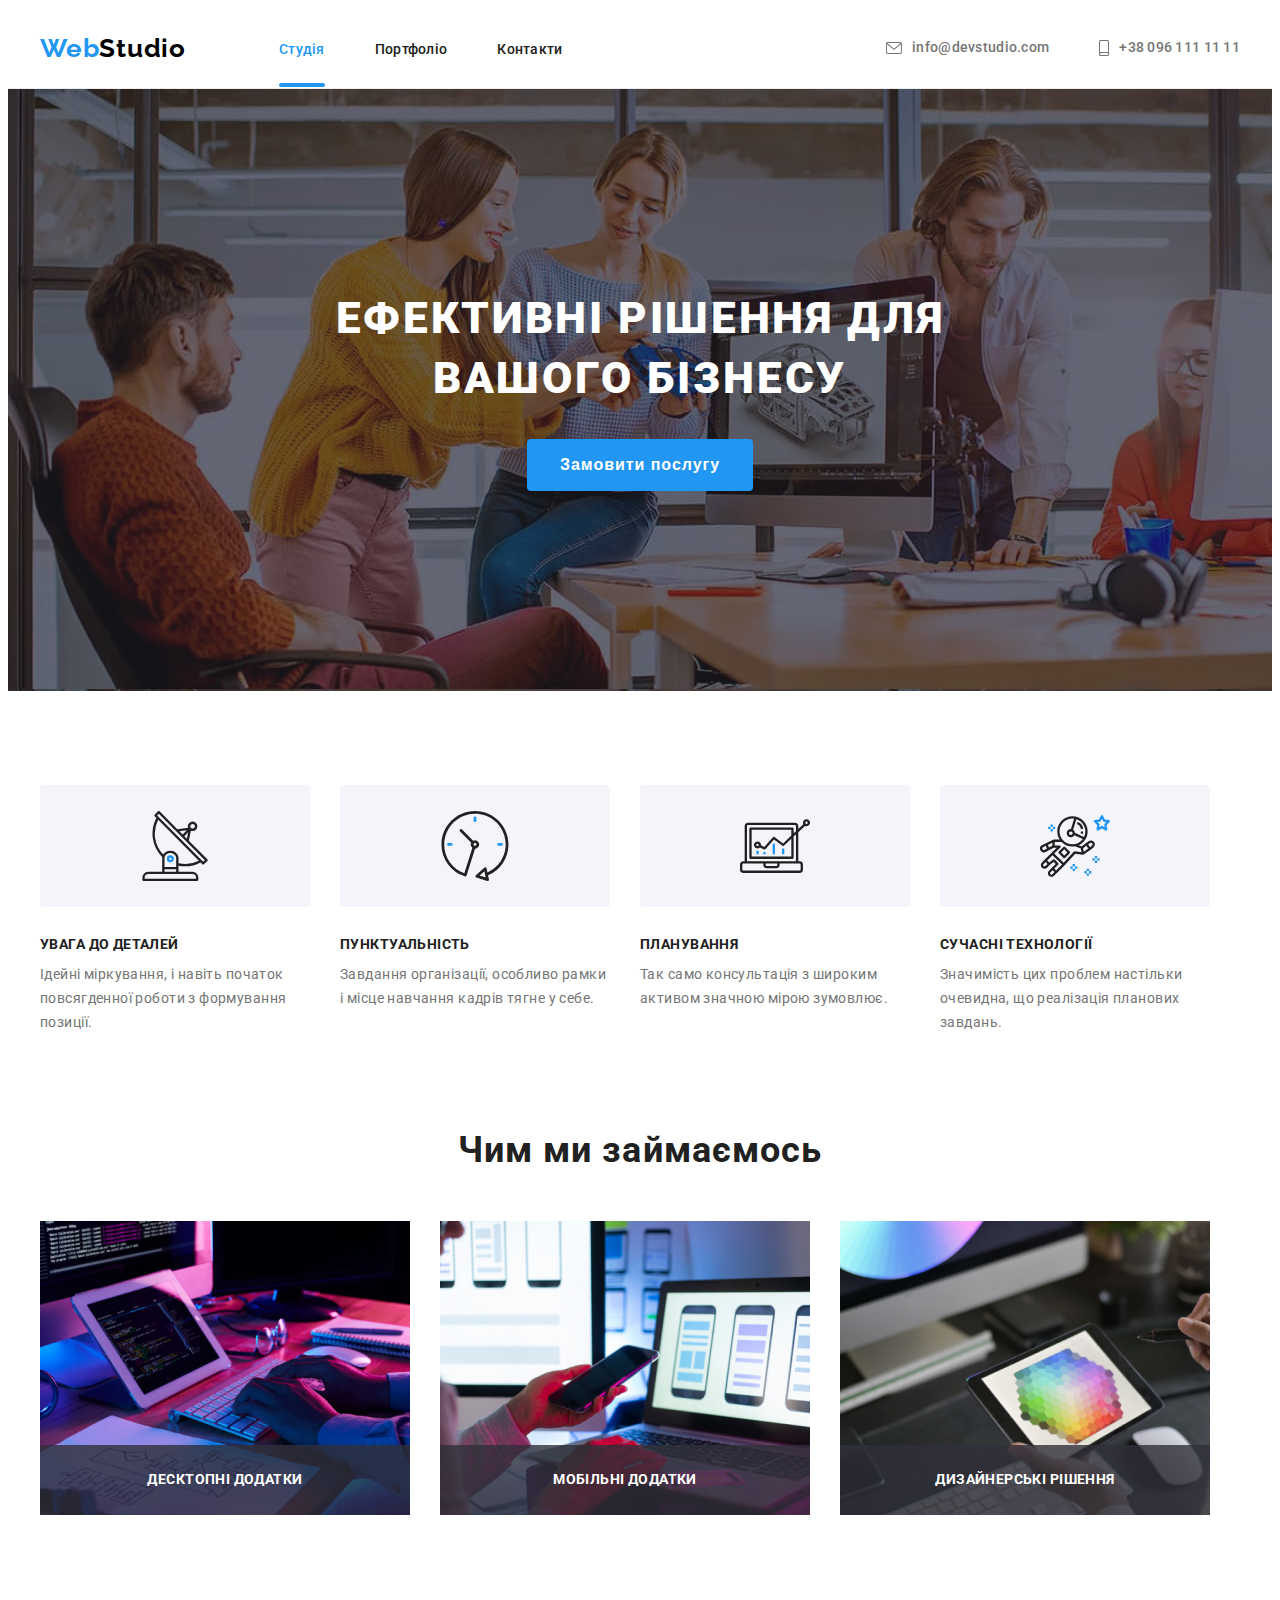
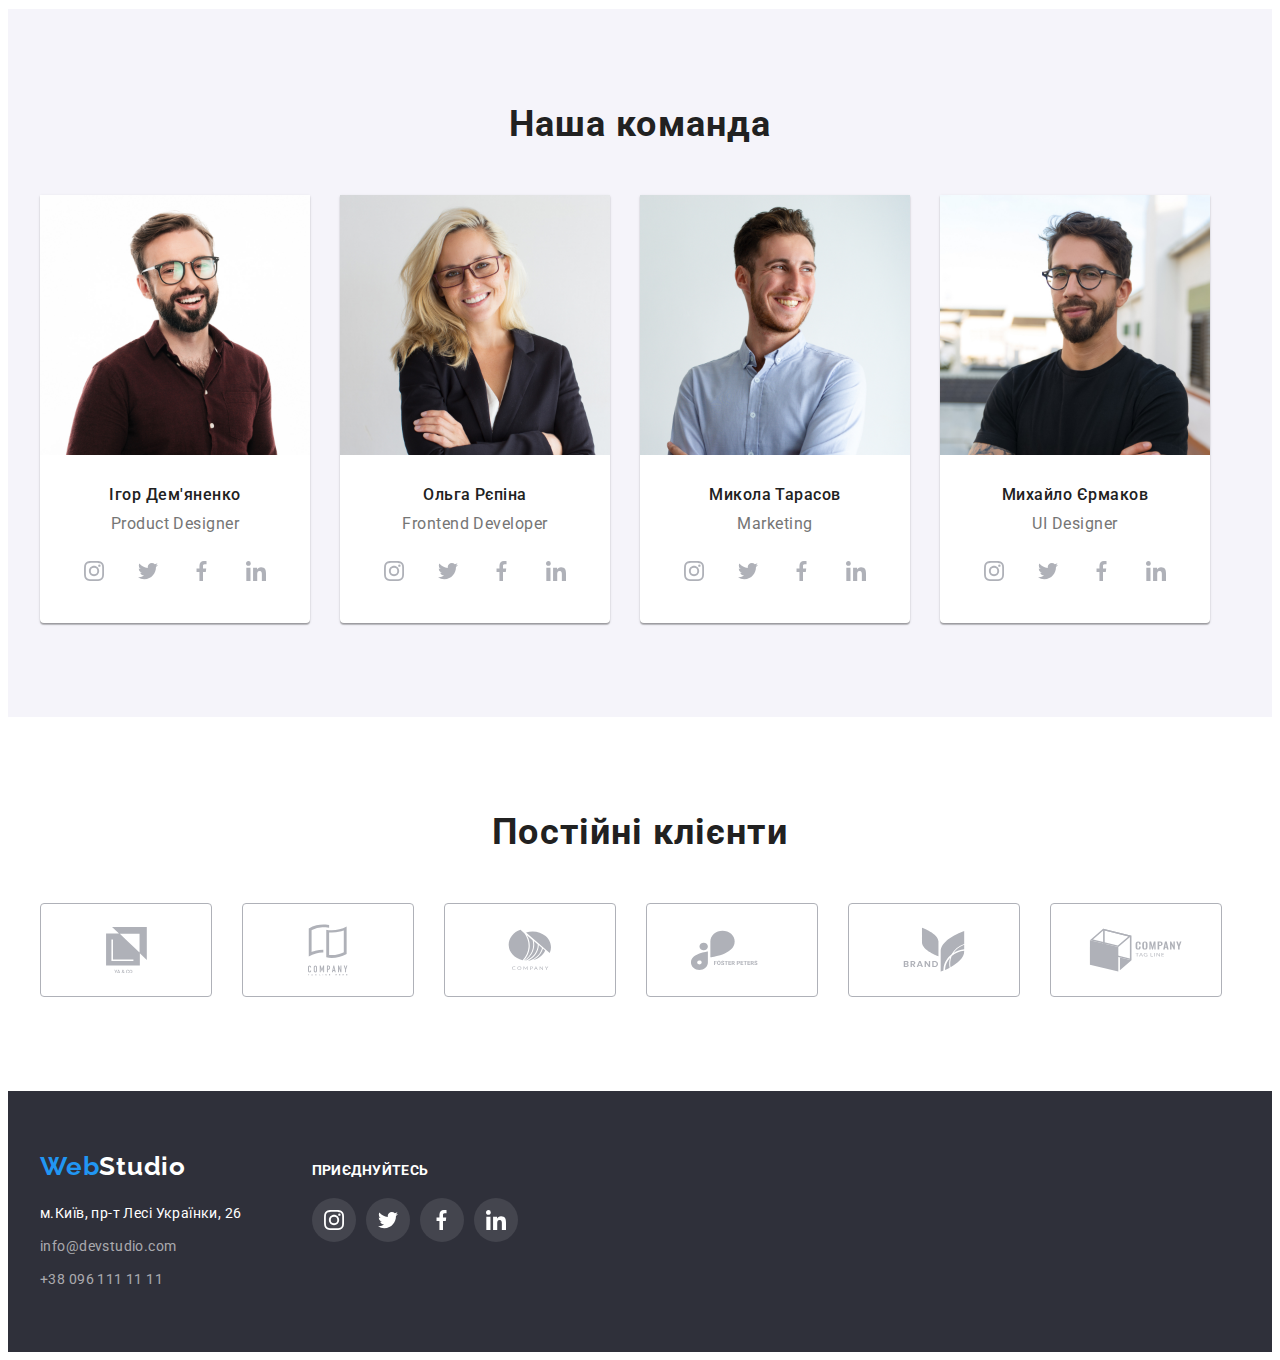
==== index.html @ f52c32c6 "initial commit" ====
<!DOCTYPE html>
<html lang="uk">
  <head>
    <meta charset="UTF-8" />
    <meta http-equiv="X-UA-Compatible" content="IE=edge" />
    <meta name="viewport" content="width=device-width, initial-scale=1.0" />
    <title>WebStudio</title>
    <link rel="preconnect" href="https://fonts.googleapis.com" />
    <link rel="preconnect" href="https://fonts.gstatic.com" crossorigin />
    <link
      href="https://fonts.googleapis.com/css2?family=Raleway:wght@700&family=Roboto:wght@400;500;700;900&display=swap"
      rel="stylesheet"
    />
    <link
      rel="stylesheet"
      href="https://cdnjs.cloudflare.com/ajax/libs/modern-normalize/1.1.0/modern-normalize.min.css"
      integrity="sha512-wpPYUAdjBVSE4KJnH1VR1HeZfpl1ub8YT/NKx4PuQ5NmX2tKuGu6U/JRp5y+Y8XG2tV+wKQpNHVUX03MfMFn9Q=="
      crossorigin="anonymous"
      referrerpolicy="no-referrer"
    />
    <link rel="stylesheet" href="./css/style.css" />
  </head>

  <body>
    <header class="header">
      <div class="container header-container">
        <nav class="navigation">
          <a href="./index.html" class="logo"> <span class="accent">Web</span>Studio </a>
          <ul class="nav-link">
            <li class="item"><a href="./index.html" class="current nav-link-item"> Студія </a></li>
            <li class="item"><a href="./portfolio.html" class="nav-link-item"> Портфоліо </a></li>
            <li class="item"><a href=" " class="nav-link-item"> Контакти </a></li>
          </ul>
        </nav>
        <ul class="adress-nav">
          <li class="item adress-item">
            <a href="mailto:info@devstudio.com" class="adress-link">
              <svg class="adress-icon" width="16" height="12">
                <use href="./images/icons.svg#envelope"></use>
              </svg>
              info@devstudio.com
            </a>
          </li>

          <li class="item adress-item">
            <a href="callto:+380961111111" class="adress-link">
              <svg class="adress-icon" width="10" height="16">
                <use href="./images/icons.svg#smartphone"></use>
              </svg>
              +38 096 111 11 11
            </a>
          </li>
        </ul>
      </div>
    </header>
    <main>
      <section class="section hero">
        <div class="container">
          <h1 class="main-title">Ефективні рішення для вашого бізнесу</h1>
          <button type="button" class="btn" data-modal-open>Замовити послугу</button>
        </div>
      </section>
      <section class="section">
        <div class="container">
          <h2 class="visually-hidden">Наші особливості</h2>
          <ul class="features">
            <li class="features-item">
              <div class="features-icon-wrap">
                <svg class="features-icon" width="70" height="70">
                  <use href="./images/icons.svg#antenna"></use>
                </svg>
              </div>
              <h3 class="features-item-title">Увага до деталей</h3>
              <p class="features-item-text">
                Ідейні міркування, і навіть початок повсягденної роботи з формування позиції.
              </p>
            </li>
            <li class="features-item">
              <div class="features-icon-wrap">
                <svg class="features-icon" width="70" height="70">
                  <use href="./images/icons.svg#clock"></use>
                </svg>
              </div>
              <h3 class="features-item-title">Пунктуальність</h3>
              <p class="features-item-text">
                Завдання організації, особливо рамки і місце навчання кадрів тягне у себе.
              </p>
            </li>
            <li class="features-item">
              <div class="features-icon-wrap">
                <svg class="features-icon" width="70" height="70">
                  <use href="./images/icons.svg#diagram"></use>
                </svg>
              </div>
              <h3 class="features-item-title">Планування</h3>
              <p class="features-item-text">
                Так само консультація з широким активом значною мірою зумовлює.
              </p>
            </li>
            <li class="features-item">
              <div class="features-icon-wrap">
                <svg class="features-icon" width="70" height="70">
                  <use href="./images/icons.svg#astronaut"></use>
                </svg>
              </div>
              <h3 class="features-item-title">Сучасні технології</h3>
              <p class="features-item-text">
                Значимість цих проблем настільки очевидна, що реалізація планових завдань.
              </p>
            </li>
          </ul>
        </div>
      </section>
      <section class="section works-preview">
        <div class="container">
          <h2 class="section-title">Чим ми займаємось</h2>
          <ul class="works-list">
            <li class="works-item">
              <div class="works-wrap">
                <img
                  src="./images/box_1.jpg"
                  alt="робоче місце з комп'ютером, планшетом та клавіатурою"
                  width="370"
                />
                <p class="works-item-text">Десктопні додатки</p>
              </div>
            </li>
            <li class="works-item">
              <div class="works-wrap">
                <img
                  src="./images/box_2.jpg"
                  alt="ноутбук із зображеннями макетів додатків на мобільному телефоні"
                  width="370"
                />
                <p class="works-item-text">Мобільні додатки</p>
              </div>
            </li>
            <li class="works-item">
              <div class="works-wrap">
                <img
                  src="./images/box_3.jpg"
                  alt="планшет із зображенням кольорової палітри"
                  width="370"
                />
                <p class="works-item-text">Дизайнерські рішення</p>
              </div>
            </li>
          </ul>
        </div>
      </section>
      <section class="employee section">
        <div class="container">
          <h2 class="section-title">Наша команда</h2>
          <ul class="team">
            <li class="team-member">
              <img src="./images/employee_1.jpg" alt="фотографія Ігора Дем'яненко" width="270" />
              <div class="team-member-info">
                <h3 class="team-member-name">Ігор Дем'яненко</h3>
                <p class="team-member-position">Product Designer</p>
                <ul class="team-contact">
                  <li class="social-contact-list">
                    <a
                      href=""
                      class="social-contact-link"
                      target="_blank"
                      rel="noopener
              noreferrer"
                    >
                      <svg class="social-contact-icon" width="20" height="20">
                        <use href="./images/icons.svg#instagram"></use>
                      </svg>
                    </a>
                  </li>
                  <li class="social-contact-list">
                    <a
                      href=""
                      class="social-contact-link"
                      target="_blank"
                      rel="noopener
              noreferrer"
                    >
                      <svg class="social-contact-icon" width="20" height="20">
                        <use href="./images/icons.svg#twitter"></use>
                      </svg>
                    </a>
                  </li>
                  <li class="social-contact-list">
                    <a
                      href=""
                      class="social-contact-link"
                      target="_blank"
                      rel="noopener
              noreferrer"
                    >
                      <svg class="social-contact-icon" width="20" height="20">
                        <use href="./images/icons.svg#facebook"></use>
                      </svg>
                    </a>
                  </li>
                  <li class="social-contact-list">
                    <a
                      href=""
                      class="social-contact-link"
                      target="_blank"
                      rel="noopener
              noreferrer"
                    >
                      <svg class="social-contact-icon" width="20" height="20">
                        <use href="./images/icons.svg#linkedin"></use>
                      </svg>
                    </a>
                  </li>
                </ul>
              </div>
            </li>
            <li class="team-member">
              <img src="./images/employee_2.jpg" alt="фотографія Ольги Рєпіної" width="270" />
              <div class="team-member-info">
                <h3 class="team-member-name">Ольга Рєпіна</h3>
                <p class="team-member-position">Frontend Developer</p>
                <ul class="team-contact">
                  <li class="social-contact-list">
                    <a
                      href=""
                      class="social-contact-link"
                      target="_blank"
                      rel="noopener
              noreferrer"
                    >
                      <svg class="social-contact-icon" width="20" height="20">
                        <use href="./images/icons.svg#instagram"></use>
                      </svg>
                    </a>
                  </li>
                  <li class="social-contact-list">
                    <a
                      href=""
                      class="social-contact-link"
                      target="_blank"
                      rel="noopener
              noreferrer"
                    >
                      <svg class="social-contact-icon" width="20" height="20">
                        <use href="./images/icons.svg#twitter"></use>
                      </svg>
                    </a>
                  </li>
                  <li class="social-contact-list">
                    <a
                      href=""
                      class="social-contact-link"
                      target="_blank"
                      rel="noopener
              noreferrer"
                    >
                      <svg class="social-contact-icon" width="20" height="20">
                        <use href="./images/icons.svg#facebook"></use>
                      </svg>
                    </a>
                  </li>
                  <li class="social-contact-list">
                    <a
                      href=""
                      class="social-contact-link"
                      target="_blank"
                      rel="noopener
              noreferrer"
                    >
                      <svg class="social-contact-icon" width="20" height="20">
                        <use href="./images/icons.svg#linkedin"></use>
                      </svg>
                    </a>
                  </li>
                </ul>
              </div>
            </li>
            <li class="team-member">
              <img src="./images/employee_3.jpg" alt="фотографія Миколи Тарасова" width="270" />
              <div class="team-member-info">
                <h3 class="team-member-name">Микола Тарасов</h3>
                <p class="team-member-position">Marketing</p>
                <ul class="team-contact">
                  <li class="social-contact-list">
                    <a
                      href=""
                      class="social-contact-link"
                      target="_blank"
                      rel="noopener
              noreferrer"
                    >
                      <svg class="social-contact-icon" width="20" height="20">
                        <use href="./images/icons.svg#instagram"></use>
                      </svg>
                    </a>
                  </li>
                  <li class="social-contact-list">
                    <a
                      href=""
                      class="social-contact-link"
                      target="_blank"
                      rel="noopener
              noreferrer"
                    >
                      <svg class="social-contact-icon" width="20" height="20">
                        <use href="./images/icons.svg#twitter"></use>
                      </svg>
                    </a>
                  </li>
                  <li class="social-contact-list">
                    <a
                      href=""
                      class="social-contact-link"
                      target="_blank"
                      rel="noopener
              noreferrer"
                    >
                      <svg class="social-contact-icon" width="20" height="20">
                        <use href="./images/icons.svg#facebook"></use>
                      </svg>
                    </a>
                  </li>
                  <li class="social-contact-list">
                    <a
                      href=""
                      class="social-contact-link"
                      target="_blank"
                      rel="noopener
              noreferrer"
                    >
                      <svg class="social-contact-icon" width="20" height="20">
                        <use href="./images/icons.svg#linkedin"></use>
                      </svg>
                    </a>
                  </li>
                </ul>
              </div>
            </li>
            <li class="team-member">
              <img src="./images/employee_4.jpg" alt="фотографія Михайла Єрмакова" width="270" />
              <div class="team-member-info">
                <h3 class="team-member-name">Михайло Єрмаков</h3>
                <p class="team-member-position">UI Designer</p>
                <ul class="team-contact">
                  <li class="social-contact-list">
                    <a
                      href=""
                      class="social-contact-link"
                      target="_blank"
                      rel="noopener
              noreferrer"
                    >
                      <svg class="social-contact-icon" width="20" height="20">
                        <use href="./images/icons.svg#instagram"></use>
                      </svg>
                    </a>
                  </li>
                  <li class="social-contact-list">
                    <a
                      href=""
                      class="social-contact-link"
                      target="_blank"
                      rel="noopener
              noreferrer"
                    >
                      <svg class="social-contact-icon" width="20" height="20">
                        <use href="./images/icons.svg#twitter"></use>
                      </svg>
                    </a>
                  </li>
                  <li class="social-contact-list">
                    <a
                      href=""
                      class="social-contact-link"
                      target="_blank"
                      rel="noopener
              noreferrer"
                    >
                      <svg class="social-contact-icon" width="20" height="20">
                        <use href="./images/icons.svg#facebook"></use>
                      </svg>
                    </a>
                  </li>
                  <li class="social-contact-list">
                    <a
                      href=""
                      class="social-contact-link"
                      target="_blank"
                      rel="noopener
              noreferrer"
                    >
                      <svg class="social-contact-icon" width="20" height="20">
                        <use href="./images/icons.svg#linkedin"></use>
                      </svg>
                    </a>
                  </li>
                </ul>
              </div>
            </li>
          </ul>
        </div>
      </section>
      <section class="section">
        <div class="container">
          <h2 class="section-title">Постійні клієнти</h2>
          <ul class="clients-list">
            <li class="clients-item">
              <a
                href=" "
                class="clients-link"
                target="_blank"
                rel="noopener
              noreferrer"
              >
                <svg class="clients-icon" width="41" height="46.7">
                  <use href="./images/icons.svg#group1"></use>
                </svg>
              </a>
            </li>
            <li class="clients-item">
              <a
                href=" "
                class="clients-link"
                target="_blank"
                rel="noopener
              noreferrer"
              >
                <svg class="clients-icon" width="40" height="52">
                  <use href="./images/icons.svg#group2"></use>
                </svg>
              </a>
            </li>
            <li class="clients-item">
              <a
                href=" "
                class="clients-link"
                target="_blank"
                rel="noopener
              noreferrer"
              >
                <svg class="clients-icon" width="43.46" height="41.18">
                  <use href="./images/icons.svg#group3"></use>
                </svg>
              </a>
            </li>
            <li class="clients-item">
              <a
                href=" "
                class="clients-link"
                target="_blank"
                rel="noopener
              noreferrer"
              >
                <svg class="clients-icon" width="84.44" height="40.62">
                  <use href="./images/icons.svg#group4"></use>
                </svg>
              </a>
            </li>
            <li class="clients-item">
              <a
                href=" "
                class="clients-link"
                target="_blank"
                rel="noopener
              noreferrer"
              >
                <svg class="clients-icon" width="62.54" height="45.43">
                  <use href="./images/icons.svg#group5"></use>
                </svg>
              </a>
            </li>
            <li class="clients-item">
              <a
                href=" "
                class="clients-link"
                target="_blank"
                rel="noopener
              noreferrer"
              >
                <svg class="clients-icon" width="93.79" height="43.93">
                  <use href="./images/icons.svg#group6"></use>
                </svg>
              </a>
            </li>
          </ul>
        </div>
      </section>
    </main>
    <footer class="footer">
      <div class="container footer-wrap">
        <div class="adress-wrap">
          <a href="./index.html" class="footer-logo"> <span class="accent">Web</span>Studio </a>
          <address class="adress">
            <ul>
              <li class="footer-adress">
                <a
                  href="https://www.google.com/maps/place/%D0%B1%D1%83%D0%BB%D1%8C%D0%B2%D0%B0%D1%80+%D0%9B%D0%B5%D1%81%D1%96+%D0%A3%D0%BA%D1%80%D0%B0%D1%97%D0%BD%D0%BA%D0%B8,+26,+%D0%9A%D0%B8%D1%97%D0%B2,+02000/@50.4265807,30.5383858,17z/data=!3m1!4b1!4m6!3m5!1s0x40d4cf0e033ecbe9:0x57a4dffefec77da0!8m2!3d50.4265807!4d30.5383858!16s%2Fg%2F1tctq5jv"
                  target="_blank"
                  rel="noopener
                noreferrer"
                  >м.Київ, пр-т Лесі Українки, 26</a
                >
              </li>
              <li class="footer-contact">
                <a href="mailto:info@devstudio.com">info@devstudio.com</a>
              </li>
              <li class="footer-contact"><a href="callto:+380961111111">+38 096 111 11 11</a></li>
            </ul>
          </address>
        </div>
        <div class="social-links-wrap">
          <p class="join">приєднуйтесь</p>
          <ul class="team-contact">
            <li class="social-contact-list">
              <a
                href=""
                class="social-contact-link footer-link"
                target="_blank"
                rel="noopener
              noreferrer"
              >
                <svg class="social-contact-icon footer-icon" width="20" height="20">
                  <use href="./images/icons.svg#instagram"></use>
                </svg>
              </a>
            </li>
            <li class="social-contact-list">
              <a
                href=""
                class="social-contact-link footer-link"
                target="_blank"
                rel="noopener
              noreferrer"
              >
                <svg class="social-contact-icon footer-icon" width="20" height="20">
                  <use href="./images/icons.svg#twitter"></use>
                </svg>
              </a>
            </li>
            <li class="social-contact-list">
              <a
                href=""
                class="social-contact-link footer-link"
                target="_blank"
                rel="noopener
              noreferrer"
              >
                <svg class="social-contact-icon footer-icon" width="20" height="20">
                  <use href="./images/icons.svg#facebook"></use>
                </svg>
              </a>
            </li>
            <li class="social-contact-list">
              <a
                href=""
                class="social-contact-link footer-link"
                target="_blank"
                rel="noopener
              noreferrer"
              >
                <svg class="social-contact-icon footer-icon" width="20" height="20">
                  <use href="./images/icons.svg#linkedin"></use>
                </svg>
              </a>
            </li>
          </ul>
        </div>
      </div>
    </footer>
    <div class="backdrop is-hidden" data-modal>
      <div class="modal">
        <button class="close-btn" data-modal-close>
          <svg class="close-icon" width="18" height="18">
            <use href="./images/icons.svg#close"></use>
          </svg>
        </button>
      </div>
    </div>
    <script src="./js/modal.js"></script>
  </body>
</html>
---- css/style.css ----
:root {
  --brand-color: #2196f3;
  --main-color: #212121;
  --second-color: #757575;
  --bg-color: #2f303a;
}

/* ------------------RESET---------------------- */

h1,
h2,
h3,
h4,
h5,
h6,
p {
  margin: 0;
}
ul {
  list-style: none;
  margin: 0;
  padding: 0;
}
a {
  text-decoration: none;
}
img {
  display: block;
}

/* ------------------GENERAL-------------------- */

body {
  background-color: #ffffff;
  font-family: 'Roboto', sans-serif;
  color: var(--main-color);
}
.container {
  width: 100%;
  max-width: 1200px;
  margin: 0 auto;
  padding-left: 15px;
  padding-right: 15px;
}
.section {
  padding-top: 94px;
  padding-bottom: 94px;
}
.visually-hidden {
  position: absolute;
  width: 1px;
  height: 1px;
  margin: -1px;
  border: 0;
  padding: 0;

  white-space: nowrap;
  clip-path: inset(100%);
  clip: rect(0 0 0 0);
  overflow: hidden;
}

/* ------------------HEADER-------------------- */

.header {
  border-bottom: 1px solid #ececec;
}
.header-container {
  display: flex;
  align-items: center;
}
.navigation {
  display: flex;
  align-items: center;
}
.logo {
  margin-right: 93px;
}
.logo,
.footer-logo {
  font-family: 'Raleway', sans-serif;
  font-weight: 700;
  font-size: 26px;
  line-height: 1.19;
  letter-spacing: 0.03em;
  color: #000000;
}
.accent {
  color: var(--brand-color);
}
.nav-link,
.adress-nav {
  display: flex;
  gap: 50px;
  align-items: center;
}

.adress-nav {
  margin-left: auto;
}
.nav-link a,
.adress-nav a {
  position: relative;
  padding: 32px 0;
  font-weight: 500;
  font-size: 14px;
  line-height: 1.14;
  letter-spacing: 0.02em;

  transition-property: color;
  transition-duration: 250ms;
  transition-timing-function: cubic-bezier(0.4, 0, 0.2, 1);
}
.nav-link-item {
  color: var(--main-color);
}
.nav-link a:hover,
.nav-link a:focus,
.adress-nav a:hover,
.adress-nav a:focus,
.footer-adress a:hover,
.footer-contact a:hover,
.footer-adress a:focus,
.footer-contact a:focus {
  color: var(--brand-color);
}

.current {
  color: var(--brand-color);
}
.current::after {
  content: '';
  position: absolute;
  bottom: 0;
  left: 0;
  transform: translateY(-50%);
  width: 100%;
  height: 4px;
  border-radius: 2px;
  background-color: var(--brand-color);
}
.adress-nav a {
  color: var(--second-color);
}
.adress-link {
  display: flex;
  align-items: center;
}

.adress-icon {
  fill: currentColor;
  margin-right: 10px;
}
/* ------------------HERO-------------------- */

.hero {
  max-width: 1600px;
  padding: 200px 0;
  margin-left: auto;
  margin-right: auto;
  background-color: var(--bg-color);
  text-align: center;
  background-image: linear-gradient(rgba(47, 48, 58, 0.4), rgba(47, 48, 58, 0.4)),
    url(../images/bg_image.jpg);
}

.main-title {
  width: 696px;
  margin: 0 auto 30px;

  font-weight: 900;
  font-size: 44px;
  line-height: 1.36;
  letter-spacing: 0.06em;
  text-transform: uppercase;
  color: #ffffff;
}
.btn {
  padding: 10px 32px;
  display: block;
  margin: 0 auto;
  border: 1px solid transparent;
  border-radius: 4px;

  font-weight: 700;
  font-size: 16px;
  line-height: 1.88;
  letter-spacing: 0.06em;
  color: #ffffff;
  background-color: var(--brand-color);
  cursor: pointer;
  transition-property: background-color;
  transition-duration: 250ms;
  transition-timing-function: cubic-bezier(0.4, 0, 0.2, 1);
}
.btn:hover,
.btn:focus {
  background-color: #188ce8;
}

/* ------------------FEATURES-------------------- */
.features {
  display: flex;
  gap: 30px;
}
.features-item {
  width: 270px;
}
.features-icon-wrap {
  height: 120px;
  margin-bottom: 30px;
  display: flex;
  align-items: center;
  justify-content: center;

  background: #f5f4fa;
  border: 1px solid transparent;
  border-radius: 4px;
}

.features .features-item-title {
  margin-bottom: 10px;

  font-weight: 700;
  font-size: 14px;
  line-height: 1.14;
  letter-spacing: 0.03em;
  text-transform: uppercase;
}
.features .features-item-text {
  font-size: 14px;
  line-height: 1.71;
  letter-spacing: 0.03em;
  color: var(--second-color);
}

/* -----------------WORKS-------------------- */

.works-preview {
  padding-top: 0;
}
.works-list {
  display: flex;
  gap: 30px;
}

.section-title {
  margin-bottom: 50px;

  font-weight: 700;
  font-size: 36px;
  line-height: 1.17;
  text-align: center;
  letter-spacing: 0.03em;
}
.works-wrap {
  position: relative;
}
.works-item-text {
  position: absolute;
  bottom: 0;
  padding-top: 27px;
  padding-bottom: 27px;
  width: 100%;

  font-weight: 700;
  font-size: 14px;
  line-height: 1.14;
  text-align: center;
  letter-spacing: 0.03em;
  text-transform: uppercase;

  color: #ffffff;
  background-color: rgba(47, 48, 58, 0.8);
}
/* ------------------TEAM-------------------- */

.employee {
  background-color: #f5f4fa;
}
.team {
  display: flex;
  gap: 30px;
}
.team .team-member-name {
  margin-bottom: 10px;

  font-weight: 500;
  font-size: 16px;
  line-height: 1.19;
  text-align: center;
  letter-spacing: 0.03em;
}
.team .team-member-position {
  margin-bottom: 16px;

  font-size: 16px;
  line-height: 1.19;
  text-align: center;
  letter-spacing: 0.03em;
  color: var(--second-color);
}
.team-member {
  background-color: #ffffff;
  border-radius: 0px 0px 4px 4px;
  box-shadow: 0px 1px 3px rgba(0, 0, 0, 0.12), 0px 1px 1px rgba(0, 0, 0, 0.14),
    0px 2px 1px rgba(0, 0, 0, 0.2);
}
.team-member-info {
  padding-top: 30px;
  padding-bottom: 30px;
}

.team-contact {
  display: flex;
  gap: 10px;
  align-items: center;
  justify-content: center;
}
.social-contact-link {
  display: flex;
  align-items: center;
  justify-content: center;

  width: 44px;
  height: 44px;
  color: #afb1b8;
  background-color: #ffffff;
  border-radius: 50%;
  transition-property: background-color, color;
  transition-duration: 250ms;
  transition-timing-function: cubic-bezier(0.4, 0, 0.2, 1);
}
.social-contact-link:hover,
.social-contact-link:focus {
  color: #ffffff;
  background-color: var(--brand-color);
}
.social-contact-icon {
  fill: currentColor;
}

/* -----------------CLIENTS-------------------- */

.clients-list {
  display: flex;
  gap: 30px;
}
.clients-link {
  width: 170px;
  height: 92px;
  display: flex;
  align-items: center;
  justify-content: center;
  color: #afb1b8;
  border: 1px solid #afb1b8;
  border-radius: 4px;
  transition-property: color, border;
  transition-duration: 250ms;
  transition-timing-function: cubic-bezier(0.4, 0, 0.2, 1);
}
.clients-link:hover,
.clients-link:focus {
  color: var(--brand-color);
  border: 1px solid var(--brand-color);
}

.clients-icon {
  fill: currentColor;
}
/* ------------------PORTFOLIO-------------------- */

.filter-btn {
  display: flex;
  justify-content: center;
  margin-bottom: 50px;
  gap: 8px;
}

.filter-btn button {
  padding: 6px 22px;
  border-radius: 4px;
  border: 1px solid transparent;

  font-weight: 500;
  font-size: 16px;
  line-height: 1.63;
  text-align: center;
  letter-spacing: 0.03em;
  background-color: #f5f4fa;
  color: var(--main-color);
  cursor: pointer;
  transition-property: background-color, box-shadow, color;
  transition-duration: 250ms;
  transition-timing-function: cubic-bezier(0.4, 0, 0.2, 1);
}
.filter-btn button:hover,
.filter-btn button:focus {
  color: #ffffff;
  background-color: var(--brand-color);
  box-shadow: 0px 3px 1px rgba(0, 0, 0, 0.1), 0px 1px 2px rgba(0, 0, 0, 0.08),
    0px 2px 2px rgba(0, 0, 0, 0.12);
}
.works {
  display: flex;
  flex-wrap: wrap;
  gap: 30px;
}
.works-example-item {
  width: calc((100% - 60px) / 3);
  transition-property: box-shadow;
  transition-duration: 250ms;
  transition-timing-function: cubic-bezier(0.4, 0, 0.2, 1);
}
.works-example-item:hover .works-example-text-top {
  transform: translateY(0);
}
.works-example-item:hover {
  box-shadow: 0px 1px 1px rgba(0, 0, 0, 0.12), 0px 4px 4px rgba(0, 0, 0, 0.06),
    1px 4px 6px rgba(0, 0, 0, 0.16);
}
.works .works-example-title {
  margin-bottom: 4px;

  font-weight: 700;
  font-size: 18px;
  line-height: 2;
  letter-spacing: 0.06em;
}
.works .works-example-text {
  font-size: 16px;
  line-height: 1.88;
  letter-spacing: 0.06em;
  color: var(--second-color);
}
.works-example-info {
  padding: 20px;

  border-right: 1px solid #eeeeee;
  border-left: 1px solid #eeeeee;
  border-bottom: 1px solid #eeeeee;
}
.works-example-wrap {
  position: relative;
  overflow: hidden;
}
.works-example-text-top {
  position: absolute;
  top: 0;
  padding-top: 63px;
  padding-left: 24px;
  padding-right: 24px;
  height: 100%;
  width: 100%;
  font-size: 18px;
  line-height: 1.56;
  letter-spacing: 0.03em;

  color: #ffffff;
  background-color: rgba(33, 150, 243, 0.9);

  transform: translateY(100%);
  transition-property: transform;
  transition-duration: 250ms;
  transition-timing-function: cubic-bezier(0.4, 0, 0.2, 1);
}

/* ------------------FOOTER-------------------- */
.footer-wrap {
  display: flex;
  align-items: baseline;
  gap: 70px;
}
.footer {
  background-color: var(--bg-color);
  padding-top: 60px;
  padding-bottom: 60px;
}
.adress {
  margin-top: 20px;
  font-style: normal;
}
.adress li:not(:last-child) {
  margin-bottom: 9px;
}
.footer-logo {
  color: #ffffff;
}
.footer-adress a,
.footer-contact a {
  color: #ffffff;

  font-size: 14px;
  line-height: 1.71;
  letter-spacing: 0.03em;
}
.footer-contact a {
  color: rgba(255, 255, 255, 0.6);
}
.join {
  margin-bottom: 20px;

  font-weight: 700;
  font-size: 14px;
  line-height: 1, 14;
  letter-spacing: 0.03em;
  text-transform: uppercase;
  color: #ffffff;
}
.footer-link {
  color: #ffffff;
  background-color: rgba(255, 255, 255, 0.1);
  transition-property: background-color;
  transition-duration: 250ms;
  transition-timing-function: cubic-bezier(0.4, 0, 0.2, 1);
}
.footer-link:hover,
.footer-link:focus {
  background-color: var(--brand-color);
}
.footer-icon {
  fill: currentColor;
}

/* ------------------MODAL-------------------- */

.backdrop {
  position: fixed;
  top: 0;
  left: 0;
  width: 100%;
  height: 100%;
  background-color: rgba(0, 0, 0, 0.2);
  transition: opacity 150ms linear, visibility 150ms linear;
}
.backdrop.is-hidden {
  visibility: hidden;
  opacity: 0;
  pointer-events: none;
}

.modal {
  position: absolute;
  top: 50%;
  left: 50%;

  min-width: 528px;
  min-height: 581px;
  background: #ffffff;
  box-shadow: 0px 1px 3px rgba(0, 0, 0, 0.12), 0px 1px 1px rgba(0, 0, 0, 0.14),
    0px 2px 1px rgba(0, 0, 0, 0.2);
  border-radius: 4px;

  transform: translate(-50%, -50%);
  transition: transform 200ms ease-in;
}

.backdrop.is-hidden .modal {
  transform: translate(-50%, -70%);
}

.close-btn {
  display: flex;
  justify-content: center;
  align-items: center;

  position: absolute;
  top: 0;
  right: 0;
  margin: 8px;
  width: 30px;
  height: 30px;
  border-radius: 50%;
  border: 1px solid #afb1b8;
  background-color: #ffffff;
  cursor: pointer;
}
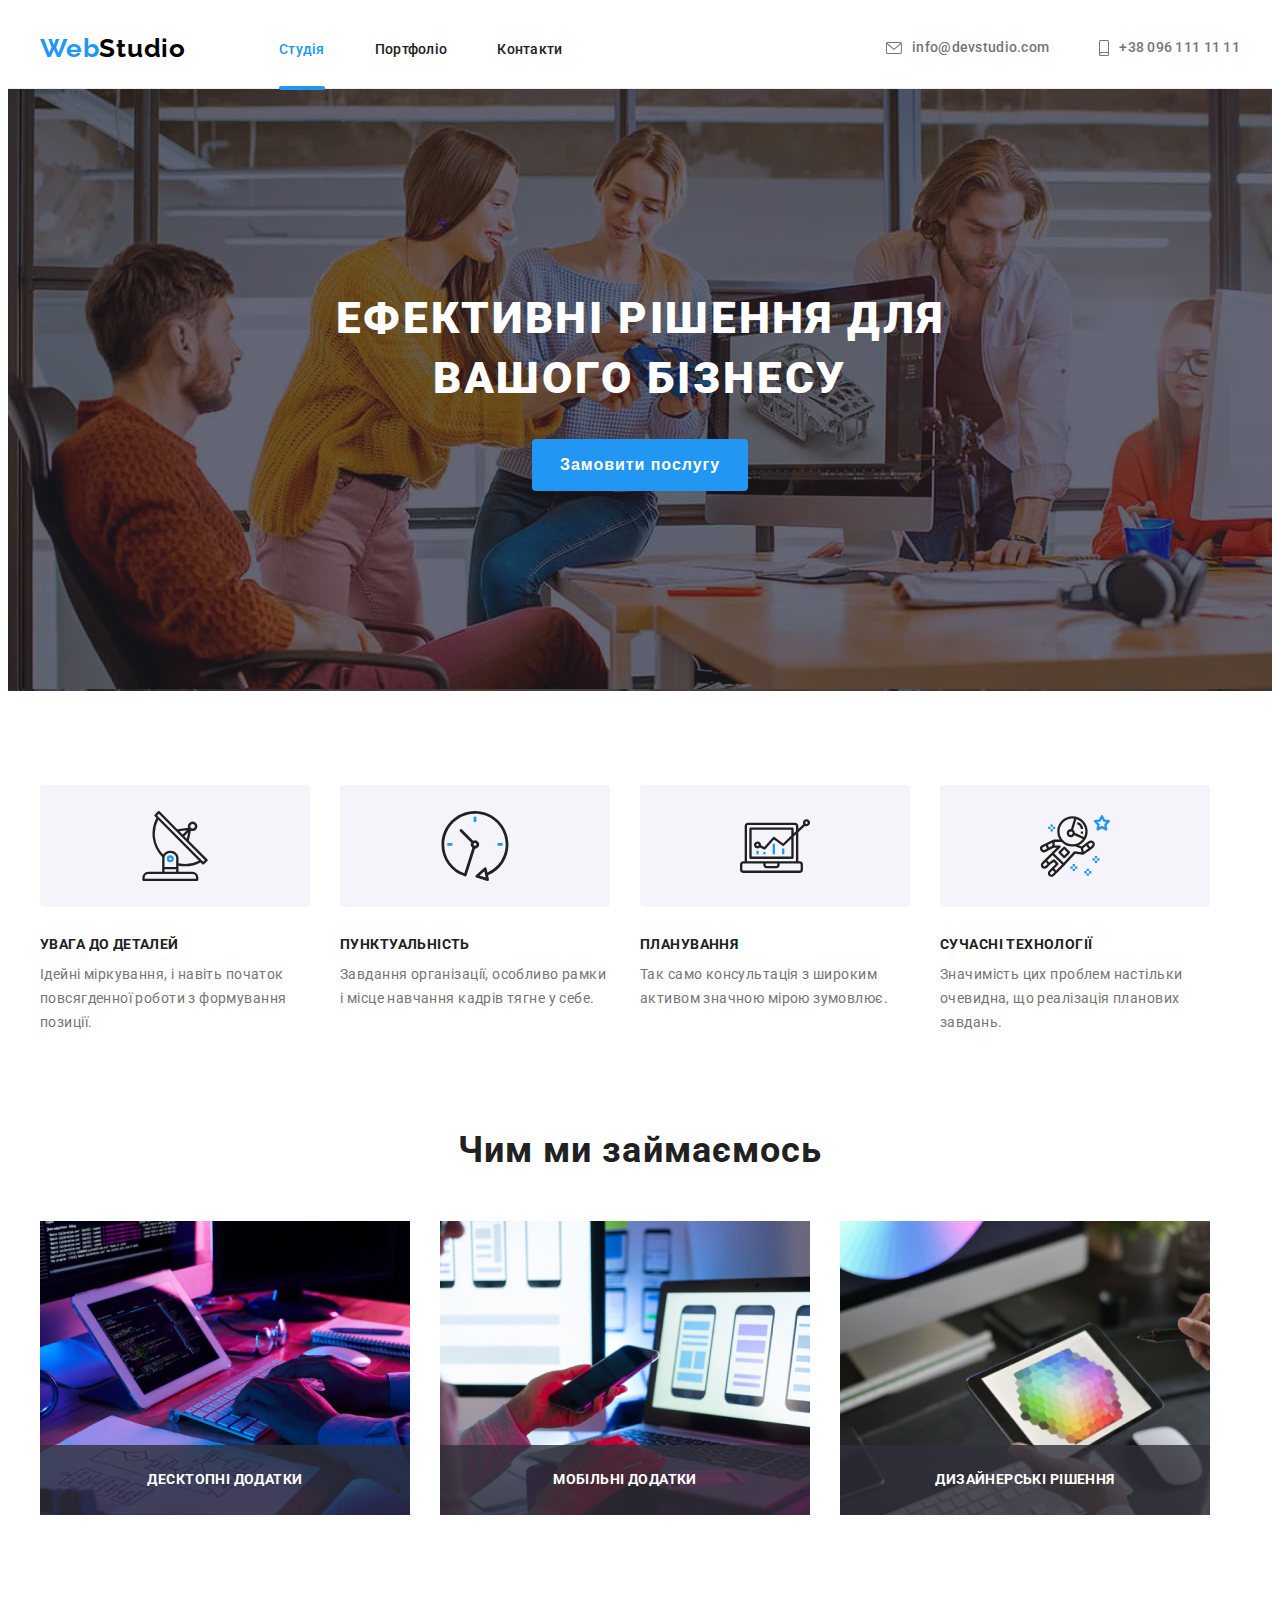
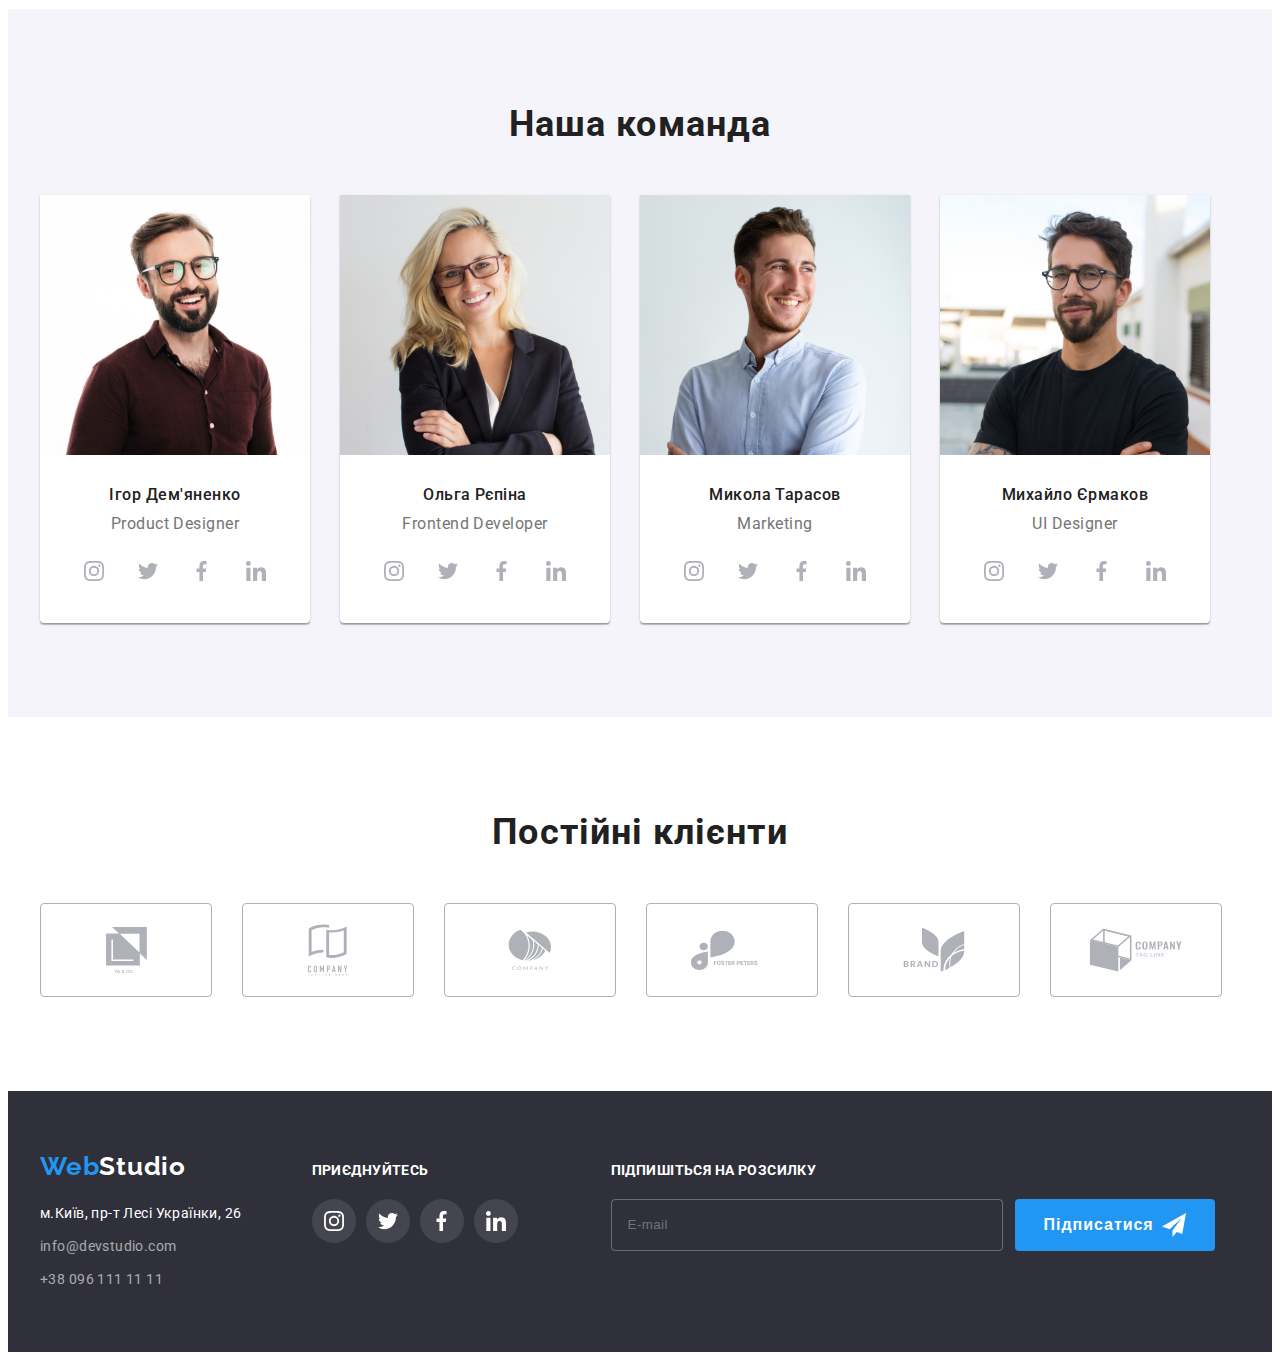
==== commit 441aab83: "added forms" ====
--- a/index.html
+++ b/index.html
@@ -564,6 +564,26 @@
             </li>
           </ul>
         </div>
+        <div class="mailing">
+          <form class="mailing-form" name="mailing_form">
+            <label for="mailing_form" class="mailing-label join">Підпишіться на розсилку</label>
+            <div class="mailing-wrap">
+              <input
+                type="email"
+                class="mailing-input"
+                name="user-email"
+                placeholder="E-mail"
+                id="user-email"
+              />
+              <button type="submit" class="btn subscribe">
+                Підписатися
+                <svg class="send" width="24" height="24">
+                  <use href="./images/icons.svg#icon-send"></use>
+                </svg>
+              </button>
+            </div>
+          </form>
+        </div>
       </div>
     </footer>
     <div class="backdrop is-hidden" data-modal>
@@ -573,6 +593,55 @@
             <use href="./images/icons.svg#close"></use>
           </svg>
         </button>
+        <p class="modal-label">Залиште свої дані, ми вам передзвонимо</p>
+        <form class="register-form">
+          <label class="register-form-label">
+            Ім'я
+            <span class="register-form-group">
+              <input class="register-form-input" type="text" name="user-name" />
+              <svg class="register-form-icon" width="18" height="18">
+                <use href="./images/icons.svg#person"></use>
+              </svg>
+            </span>
+          </label>
+          <label class="register-form-label">
+            Телефон
+            <span class="register-form-group">
+              <input class="register-form-input" type="text" name="user-tel" />
+              <svg class="register-form-icon" width="18" height="18">
+                <use href="./images/icons.svg#phone-black"></use>
+              </svg>
+            </span>
+          </label>
+          <label class="register-form-label">
+            Пошта
+            <span class="register-form-group">
+              <input class="register-form-input" type="text" name="user-email" />
+              <svg class="register-form-icon" width="18" height="18">
+                <use href="./images/icons.svg#email-black"></use>
+              </svg>
+            </span>
+          </label>
+          <label for="user-comment" class="register-form-label"> Kоментар</label>
+          <textarea
+            name="user-comment"
+            id="user-comment"
+            class="modal-text"
+            placeholder="Введіть текст"
+          ></textarea>
+          <label class="register-form-agreement">
+            <input class="register-form-checkbox visually-hidden" type="checkbox" />
+            <svg class="register-form-checkbox-icon" width="16" height="15">
+              <use class="uncheck" href="./images/icons.svg#vector-1"></use>
+              <use class="check" href="./images/icons.svg#vector-2"></use>
+            </svg>
+            <span class="register-form-text">
+              Погоджуюся з розсилкою та приймаю
+              <a class="register-form-link" href="">Умови договору</a>
+            </span>
+          </label>
+          <button type="submit" class="btn submit">Відправити</button>
+        </form>
       </div>
     </div>
     <script src="./js/modal.js"></script>
--- a/css/style.css
+++ b/css/style.css
@@ -27,7 +27,10 @@
 img {
   display: block;
 }
-
+button {
+  padding: 0;
+  cursor: pointer;
+}
 /* ------------------GENERAL-------------------- */
 
 body {
@@ -131,7 +134,7 @@
 .current::after {
   content: '';
   position: absolute;
-  bottom: 0;
+  bottom: -3px;
   left: 0;
   transform: translateY(-50%);
   width: 100%;
@@ -176,7 +179,9 @@
   color: #ffffff;
 }
 .btn {
-  padding: 10px 32px;
+  padding-top: 10px;
+  padding-bottom: 10px;
+  width: 216px;
   display: block;
   margin: 0 auto;
   border: 1px solid transparent;
@@ -188,7 +193,7 @@
   letter-spacing: 0.06em;
   color: #ffffff;
   background-color: var(--brand-color);
-  cursor: pointer;
+
   transition-property: background-color;
   transition-duration: 250ms;
   transition-timing-function: cubic-bezier(0.4, 0, 0.2, 1);
@@ -389,7 +394,7 @@
   letter-spacing: 0.03em;
   background-color: #f5f4fa;
   color: var(--main-color);
-  cursor: pointer;
+
   transition-property: background-color, box-shadow, color;
   transition-duration: 250ms;
   transition-timing-function: cubic-bezier(0.4, 0, 0.2, 1);
@@ -502,7 +507,7 @@
 
   font-weight: 700;
   font-size: 14px;
-  line-height: 1, 14;
+  line-height: 1.14;
   letter-spacing: 0.03em;
   text-transform: uppercase;
   color: #ffffff;
@@ -521,7 +526,38 @@
 .footer-icon {
   fill: currentColor;
 }
-
+.mailing-wrap {
+  display: flex;
+  gap: 12px;
+  margin-top: 20px;
+}
+.mailing {
+  margin-left: 23px;
+}
+.mailing-input {
+  display: block;
+  padding: 15px 16px;
+  width: 358px;
+  border: 1px solid rgba(255, 255, 255, 0.3);
+  border-radius: 4px;
+  color: rgba(255, 255, 255, 0.6);
+  line-height: 1.25;
+  letter-spacing: 0.03em;
+  background-color: transparent;
+}
+.subscribe {
+  width: 200px;
+  position: relative;
+  padding: 10px 62px 10px 28px;
+}
+.send {
+  position: absolute;
+  top: 50%;
+  right: 28px;
+  transform: translateY(-50%);
+
+  fill: currentColor;
+}
 /* ------------------MODAL-------------------- */
 
 .backdrop {
@@ -531,7 +567,7 @@
   width: 100%;
   height: 100%;
   background-color: rgba(0, 0, 0, 0.2);
-  transition: opacity 150ms linear, visibility 150ms linear;
+  transition: opacity 250ms linear, visibility 250ms linear;
 }
 .backdrop.is-hidden {
   visibility: hidden;
@@ -543,6 +579,8 @@
   position: absolute;
   top: 50%;
   left: 50%;
+  padding-left: 40px;
+  padding-right: 40px;
 
   min-width: 528px;
   min-height: 581px;
@@ -573,5 +611,140 @@
   border-radius: 50%;
   border: 1px solid #afb1b8;
   background-color: #ffffff;
-  cursor: pointer;
-}
+
+  transition-property: fill;
+  transition-duration: 250ms;
+  transition-timing-function: cubic-bezier(0.4, 0, 0.2, 1);
+}
+.close-btn:hover,
+.close-btn:focus {
+  fill: var(--brand-color);
+}
+.modal-label {
+  margin: 40px 40px 12px;
+  font-weight: 700;
+  font-size: 20px;
+  line-height: 1.15;
+  text-align: center;
+  letter-spacing: 0.03em;
+}
+.register-form-label {
+  display: block;
+  margin-bottom: 4px;
+  margin-top: 10px;
+
+  font-size: 12px;
+  line-height: 1.17;
+  letter-spacing: 0.01em;
+  color: var(--second-color);
+}
+.register-form-group {
+  position: relative;
+  display: block;
+  margin-top: 5px;
+}
+
+.register-form-input {
+  width: 100%;
+  height: 40px;
+  padding-left: 42px;
+
+  border: 1px solid rgba(33, 33, 33, 0.2);
+  border-radius: 4px;
+  outline: transparent;
+
+  transition-property: border;
+  transition-duration: 250ms;
+  transition-timing-function: cubic-bezier(0.4, 0, 0.2, 1);
+}
+.register-form-input:focus {
+  border: 1px solid var(--brand-color);
+}
+.register-form-input:focus + .register-form-icon {
+  fill: var(--brand-color);
+}
+.register-form-icon {
+  position: absolute;
+  top: 50%;
+  left: 12px;
+  transform: translateY(-50%);
+
+  transition-property: fill;
+  transition-duration: 250ms;
+  transition-timing-function: cubic-bezier(0.4, 0, 0.2, 1);
+}
+.register-form-agreement {
+  display: flex;
+  align-items: center;
+  justify-content: center;
+  gap: 7px;
+  margin-top: 20px;
+}
+
+.register-form-text {
+  font-size: 14px;
+  line-height: 1.71;
+  letter-spacing: 0.03em;
+  color: var(--second-color);
+  user-select: none;
+}
+
+.register-form-link {
+  color: var(--brand-color);
+  text-decoration: underline;
+}
+
+.uncheck {
+  opacity: 1;
+  transition-property: opacity;
+  transition-duration: 250ms;
+  transition-timing-function: cubic-bezier(0.4, 0, 0.2, 1);
+}
+
+.register-form-checkbox:checked + .register-form-checkbox-icon .uncheck {
+  opacity: 0;
+}
+
+.check {
+  opacity: 0;
+  transition-property: opacity;
+  transition-duration: 250ms;
+  transition-timing-function: cubic-bezier(0.4, 0, 0.2, 1);
+}
+
+.register-form-checkbox:checked + .register-form-checkbox-icon .check {
+  opacity: 1;  
+}
+
+.register-form-checkbox:focus-visible + .register-form-checkbox-icon {
+  outline: 1px solid var(--brand-color);
+}
+
+.modal-text {
+  width: 100%;
+  height: 120px;
+  border: 1px solid rgba(33, 33, 33, 0.2);
+  border-radius: 4px;
+  outline: transparent;
+  font-size: 12px;
+  line-height: 1.17;
+  letter-spacing: 0.01em;
+  color: var(--main-color);
+  padding: 12px 16px;
+  resize: none;
+}
+.modal-text:focus {
+  border: 1px solid var(--brand-color);
+}
+.modal-text::placeholder {
+  font-size: 12px;
+  line-height: 1.17;
+  letter-spacing: 0.01em;
+  color: rgba(117, 117, 117, 0.5);
+}
+.submit {
+  width: 200px;
+  margin-top: 30px;
+  margin-bottom: 40px;
+  box-shadow: 0px 4px 4px rgba(0, 0, 0, 0.15);
+}
